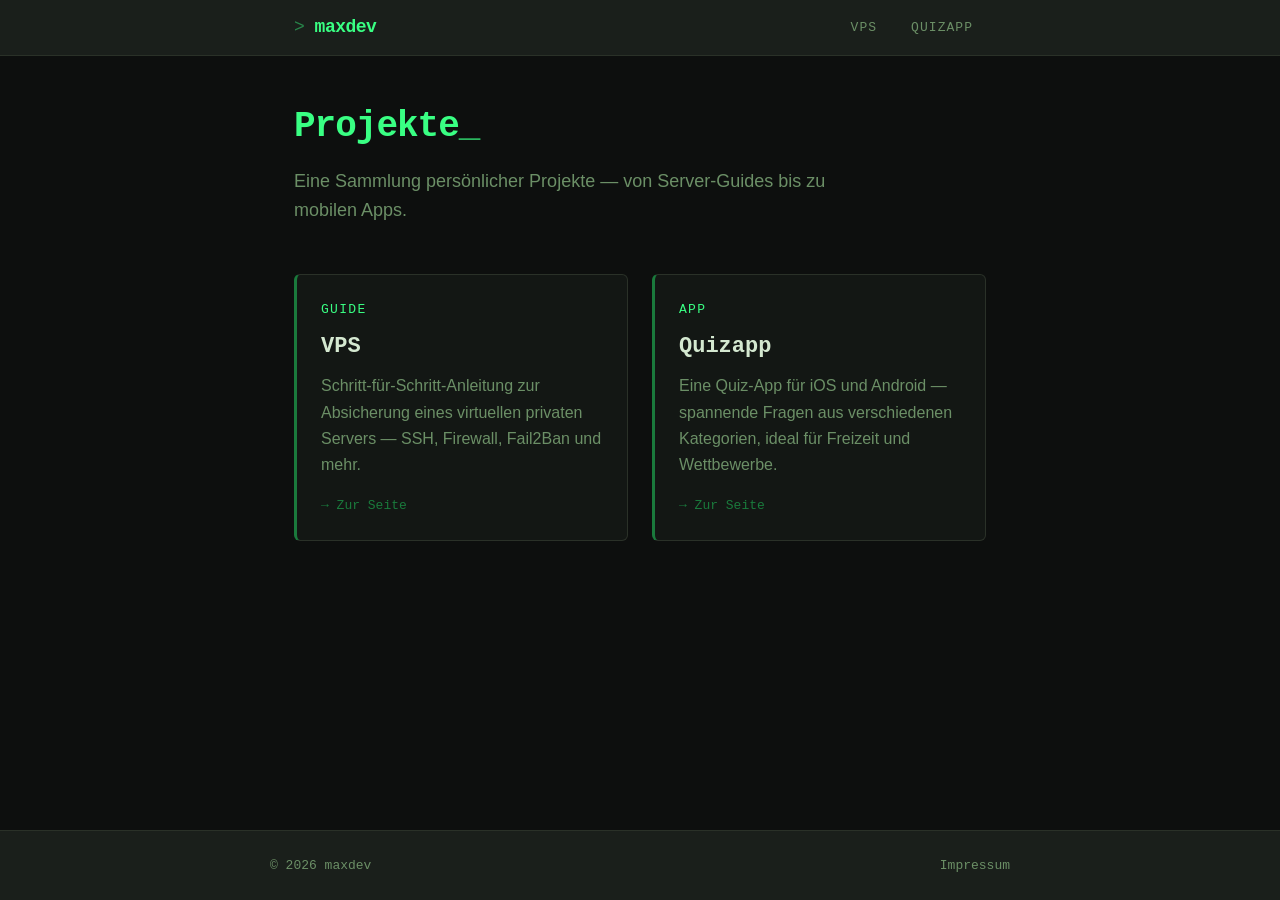
==== website/index.html @ d6cadb78 "Initial commit" ====
<!DOCTYPE html>
<html lang="de">
<head>
  <meta charset="UTF-8">
  <meta name="viewport" content="width=device-width, initial-scale=1.0">
  <meta name="description" content="maxdev — persönliche Projektübersicht.">
  <meta name="robots" content="index, follow">
  <!-- No external resources — DSGVO/GDPR compliant -->
  <title>maxdev</title>
  <link rel="stylesheet" href="style.css">
  <style>
    .projects-grid {
      display: grid;
      grid-template-columns: repeat(auto-fill, minmax(280px, 1fr));
      gap: var(--space-6);
      margin-top: var(--space-8);
    }

    .project-card {
      display: flex;
      flex-direction: column;
      background: var(--color-bg-surface);
      border: var(--border-width) solid var(--color-border);
      border-left: 3px solid var(--color-accent-dim);
      border-radius: var(--radius-md);
      padding: var(--space-6);
      text-decoration: none;
      color: inherit;
      transition: border-left-color var(--transition-fast),
                  border-color var(--transition-fast),
                  background var(--transition-fast);
    }
    .project-card:hover {
      border-left-color: var(--color-accent);
      border-color: var(--color-accent-dim);
      background: var(--color-bg-elevated);
      color: inherit;
      text-decoration: none;
    }

    .project-card__tag {
      font-family: var(--font-mono);
      font-size: var(--font-size-sm);
      color: var(--color-accent);
      text-transform: uppercase;
      letter-spacing: 0.1em;
      margin-bottom: var(--space-3);
    }

    .project-card__title {
      font-family: var(--font-mono);
      font-size: var(--font-size-xl);
      font-weight: 700;
      color: var(--color-text-primary);
      line-height: var(--line-height-tight);
      margin-bottom: var(--space-3);
    }

    .project-card__desc {
      font-size: var(--font-size-base);
      color: var(--color-text-muted);
      line-height: var(--line-height-normal);
      flex: 1;
      margin: 0;
      max-width: none;
    }

    .project-card__arrow {
      margin-top: var(--space-4);
      font-family: var(--font-mono);
      font-size: var(--font-size-sm);
      color: var(--color-accent-dim);
      transition: color var(--transition-fast), transform var(--transition-fast);
      display: inline-block;
    }
    .project-card:hover .project-card__arrow {
      color: var(--color-accent);
      transform: translateX(4px);
    }
  </style>
</head>
<body>

  <a href="#main-content" class="skip-link">Zum Hauptinhalt springen</a>

  <header>
    <nav class="site-nav" aria-label="Hauptnavigation">
      <div class="site-nav__inner">
        <a href="index.html" class="site-nav__brand" aria-label="maxdev Startseite">maxdev</a>
        <a href="vps.html" class="nav-link">VPS</a>
        <a href="quizapp.html" class="nav-link">Quizapp</a>
      </div>
    </nav>
  </header>

  <main id="main-content" class="site-main">

    <div class="page-header">
      <h1 class="page-title">Projekte</h1>
      <p class="page-subtitle">
        Eine Sammlung persönlicher Projekte — von Server-Guides bis zu mobilen Apps.
      </p>
    </div>

    <div class="projects-grid">

      <a href="vps.html" class="project-card">
        <span class="project-card__tag">Guide</span>
        <span class="project-card__title">VPS</span>
        <p class="project-card__desc">
          Schritt-für-Schritt-Anleitung zur Absicherung eines virtuellen
          privaten Servers — SSH, Firewall, Fail2Ban und mehr.
        </p>
        <span class="project-card__arrow">→ Zur Seite</span>
      </a>

      <a href="quizapp.html" class="project-card">
        <span class="project-card__tag">App</span>
        <span class="project-card__title">Quizapp</span>
        <p class="project-card__desc">
          Eine Quiz-App für iOS und Android — spannende Fragen aus
          verschiedenen Kategorien, ideal für Freizeit und Wettbewerbe.
        </p>
        <span class="project-card__arrow">→ Zur Seite</span>
      </a>

    </div>

  </main>

  <footer class="site-footer">
    <div class="site-footer__inner">
      <span class="site-footer__copy">&copy; 2026 maxdev</span>
      <nav class="site-footer__links" aria-label="Legal navigation">
        <a href="impressum.html">Impressum</a>
      </nav>
    </div>
  </footer>

</body>
</html>
---- website/style.css ----
/* ============================================================
   maxdev — Design System
   Dark terminal / cyberpunk aesthetic
   All fonts are system fonts — no external CDN requests (GDPR)
   ============================================================ */

/* ----------------------------------------------------------
   1. Design Tokens
   ---------------------------------------------------------- */
:root {
  /* Colors */
  --color-bg:           #0d0f0e;
  --color-bg-surface:   #131714;
  --color-bg-elevated:  #1a1f1b;
  --color-border:       #2a3128;

  --color-text-primary: #d4e8d0;
  --color-text-muted:   #6b8f66;
  --color-text-inverse: #0d0f0e;

  --color-accent:       #39ff83;
  --color-accent-dim:   #1a7a3c;
  --color-cyan:         #00e5cc;
  --color-cyan-dim:     #00766a;

  --color-warning:      #e5a000;

  /* System font stacks — no external requests */
  --font-mono: "Cascadia Code", "Fira Code", "JetBrains Mono",
               ui-monospace, "SF Mono", Consolas, "Liberation Mono", monospace;
  --font-sans: -apple-system, BlinkMacSystemFont, "Segoe UI", Helvetica,
               Arial, sans-serif, "Apple Color Emoji";

  /* Type scale */
  --font-size-sm:   0.8125rem;
  --font-size-base: 1rem;
  --font-size-lg:   1.125rem;
  --font-size-xl:   1.375rem;
  --font-size-2xl:  1.75rem;
  --font-size-3xl:  2.25rem;

  --line-height-tight:  1.3;
  --line-height-normal: 1.65;

  /* Spacing (8 px grid) */
  --space-1:  0.25rem;
  --space-2:  0.5rem;
  --space-3:  0.75rem;
  --space-4:  1rem;
  --space-6:  1.5rem;
  --space-8:  2rem;
  --space-12: 3rem;
  --space-16: 4rem;

  /* Layout */
  --max-width-content: 740px;
  --nav-height:        56px;

  /* Misc */
  --radius-sm: 4px;
  --radius-md: 6px;
  --border-width: 1px;
  --transition-fast: 120ms ease;
  --transition-base: 220ms ease;
}

/* ----------------------------------------------------------
   2. Reset & Base
   ---------------------------------------------------------- */
*, *::before, *::after {
  box-sizing: border-box;
  margin: 0;
  padding: 0;
}

html {
  scroll-behavior: smooth;
  font-size: 16px;
  -webkit-text-size-adjust: 100%;
}

body {
  background-color: var(--color-bg);
  color: var(--color-text-primary);
  font-family: var(--font-sans);
  font-size: var(--font-size-base);
  line-height: var(--line-height-normal);
  min-height: 100vh;
  display: flex;
  flex-direction: column;
}

/* Skip-to-content (accessibility) */
.skip-link {
  position: absolute;
  top: -100%;
  left: var(--space-4);
  background: var(--color-accent);
  color: var(--color-text-inverse);
  padding: var(--space-2) var(--space-4);
  border-radius: var(--radius-sm);
  font-weight: 600;
  font-size: var(--font-size-sm);
  z-index: 9999;
  text-decoration: none;
  transition: top var(--transition-fast);
}
.skip-link:focus {
  top: var(--space-2);
}

a {
  color: var(--color-cyan);
  text-decoration: underline;
  text-underline-offset: 3px;
  transition: color var(--transition-fast);
}
a:hover {
  color: var(--color-accent);
}
a:focus-visible {
  outline: 2px solid var(--color-accent);
  outline-offset: 3px;
  border-radius: var(--radius-sm);
}

/* ----------------------------------------------------------
   3. Navigation
   ---------------------------------------------------------- */
.site-nav {
  background: var(--color-bg-elevated);
  border-bottom: var(--border-width) solid var(--color-border);
  height: var(--nav-height);
  position: sticky;
  top: 0;
  z-index: 100;
}

.site-nav__inner {
  max-width: var(--max-width-content);
  margin: 0 auto;
  padding: 0 var(--space-6);
  height: 100%;
  display: flex;
  align-items: center;
  gap: var(--space-2);
}

.site-nav__brand {
  font-family: var(--font-mono);
  font-size: var(--font-size-lg);
  color: var(--color-accent);
  font-weight: 700;
  text-decoration: none;
  margin-right: auto;
  letter-spacing: -0.5px;
}
.site-nav__brand::before {
  content: "> ";
  opacity: 0.45;
  font-weight: 400;
}
.site-nav__brand:hover {
  color: var(--color-accent);
  opacity: 0.85;
}

.nav-link {
  font-family: var(--font-mono);
  font-size: var(--font-size-sm);
  text-decoration: none;
  color: var(--color-text-muted);
  padding: var(--space-2) var(--space-3);
  border-radius: var(--radius-sm);
  border: var(--border-width) solid transparent;
  text-transform: uppercase;
  letter-spacing: 0.08em;
  transition: color var(--transition-fast),
              border-color var(--transition-fast),
              background var(--transition-fast);
}
.nav-link:hover {
  color: var(--color-accent);
  border-color: var(--color-accent-dim);
  background: rgba(57, 255, 131, 0.06);
  text-decoration: none;
}
.nav-link[aria-current="page"] {
  color: var(--color-accent);
  border-color: var(--color-accent);
  background: rgba(57, 255, 131, 0.10);
}

/* ----------------------------------------------------------
   4. Main Layout
   ---------------------------------------------------------- */
.site-main {
  flex: 1;
  max-width: var(--max-width-content);
  margin: 0 auto;
  padding: var(--space-12) var(--space-6);
  width: 100%;
}

/* ----------------------------------------------------------
   5. Typography
   ---------------------------------------------------------- */
.page-header {
  margin-bottom: var(--space-12);
}

.page-title {
  font-family: var(--font-mono);
  font-size: var(--font-size-3xl);
  font-weight: 700;
  color: var(--color-accent);
  line-height: var(--line-height-tight);
  letter-spacing: -1px;
  margin-bottom: var(--space-4);
}
/* Blinking cursor */
.page-title::after {
  content: "_";
  animation: blink 1.2s step-end infinite;
  opacity: 0.7;
}
@keyframes blink {
  50% { opacity: 0; }
}

.page-subtitle {
  color: var(--color-text-muted);
  font-size: var(--font-size-lg);
  max-width: 54ch;
  line-height: var(--line-height-normal);
}

h2 {
  font-family: var(--font-mono);
  font-size: var(--font-size-xl);
  color: var(--color-cyan);
  font-weight: 600;
  margin: var(--space-12) 0 var(--space-4);
  padding-bottom: var(--space-2);
  border-bottom: var(--border-width) solid var(--color-border);
  letter-spacing: -0.3px;
}
h2::before {
  content: "## ";
  opacity: 0.35;
  font-weight: 400;
}

h3 {
  font-family: var(--font-mono);
  font-size: var(--font-size-base);
  color: var(--color-text-primary);
  font-weight: 600;
  margin: var(--space-6) 0 var(--space-2);
  text-transform: uppercase;
  letter-spacing: 0.07em;
}

p {
  margin-bottom: var(--space-4);
  max-width: 66ch;
}

ul, ol {
  padding-left: var(--space-6);
  margin-bottom: var(--space-4);
}
li {
  margin-bottom: var(--space-1);
}

/* Inline code */
code {
  font-family: var(--font-mono);
  font-size: 0.88em;
  background: var(--color-bg-surface);
  border: var(--border-width) solid var(--color-border);
  border-radius: var(--radius-sm);
  padding: 0.1em 0.35em;
  color: var(--color-cyan);
}

/* ----------------------------------------------------------
   6. Command Block
   ---------------------------------------------------------- */
.cmd-block {
  background: var(--color-bg-surface);
  border: var(--border-width) solid var(--color-border);
  border-left: 3px solid var(--color-accent-dim);
  border-radius: var(--radius-md);
  margin: var(--space-4) 0 var(--space-6);
  overflow: hidden;
  transition: border-left-color var(--transition-fast);
}
.cmd-block:hover {
  border-left-color: var(--color-accent);
}

.cmd-block__header {
  display: flex;
  align-items: center;
  justify-content: space-between;
  padding: var(--space-2) var(--space-4);
  border-bottom: var(--border-width) solid var(--color-border);
  background: rgba(255, 255, 255, 0.015);
}

.cmd-block__label {
  font-family: var(--font-mono);
  font-size: var(--font-size-sm);
  color: var(--color-text-muted);
  text-transform: uppercase;
  letter-spacing: 0.1em;
  user-select: none;
}

.cmd-block__body {
  padding: var(--space-4);
  overflow-x: auto;
}

.cmd-block pre {
  margin: 0;
  font-family: var(--font-mono);
  font-size: var(--font-size-sm);
  line-height: 1.75;
  color: var(--color-text-primary);
  white-space: pre;
}

.cmd-block code {
  background: none;
  border: none;
  padding: 0;
  color: inherit;
  font-size: inherit;
}

/* Shell prompt — non-selectable so users only copy the command */
.prompt {
  color: var(--color-accent);
  user-select: none;
  -webkit-user-select: none;
  pointer-events: none;
  font-weight: 700;
}

/* ----------------------------------------------------------
   7. Copy Button
   ---------------------------------------------------------- */
.copy-btn {
  display: inline-flex;
  align-items: center;
  gap: var(--space-1);
  font-family: var(--font-mono);
  font-size: var(--font-size-sm);
  color: var(--color-text-muted);
  background: transparent;
  border: var(--border-width) solid var(--color-border);
  border-radius: var(--radius-sm);
  padding: var(--space-1) var(--space-3);
  cursor: pointer;
  transition: color var(--transition-fast),
              border-color var(--transition-fast),
              background var(--transition-fast);
  white-space: nowrap;
  min-width: 76px;       /* prevent layout shift "Copy" → "Copied!" */
  justify-content: center;
  line-height: 1.5;
}
.copy-btn:hover {
  color: var(--color-accent);
  border-color: var(--color-accent-dim);
  background: rgba(57, 255, 131, 0.06);
}
.copy-btn:focus-visible {
  outline: 2px solid var(--color-accent);
  outline-offset: 2px;
}
.copy-btn--success {
  color: var(--color-accent);
  border-color: var(--color-accent);
  background: rgba(57, 255, 131, 0.10);
}

/* ----------------------------------------------------------
   8. Callout / Info Box
   ---------------------------------------------------------- */
.callout {
  background: var(--color-bg-surface);
  border: var(--border-width) solid var(--color-border);
  border-left: 3px solid var(--color-cyan);
  border-radius: var(--radius-md);
  padding: var(--space-4) var(--space-6);
  margin: var(--space-6) 0;
  font-size: var(--font-size-base);
  line-height: var(--line-height-normal);
  max-width: 66ch;
}
.callout--warning {
  border-left-color: var(--color-warning);
}
.callout strong {
  color: var(--color-text-primary);
}

/* ----------------------------------------------------------
   9. Footer
   ---------------------------------------------------------- */
.site-footer {
  background: var(--color-bg-elevated);
  border-top: var(--border-width) solid var(--color-border);
  padding: var(--space-6);
  margin-top: auto;
}

.site-footer__inner {
  max-width: var(--max-width-content);
  margin: 0 auto;
  display: flex;
  align-items: center;
  justify-content: space-between;
  flex-wrap: wrap;
  gap: var(--space-4);
}

.site-footer__copy {
  font-family: var(--font-mono);
  font-size: var(--font-size-sm);
  color: var(--color-text-muted);
}

.site-footer__links {
  display: flex;
  gap: var(--space-6);
}
.site-footer__links a {
  font-family: var(--font-mono);
  font-size: var(--font-size-sm);
  color: var(--color-text-muted);
  text-decoration: none;
}
.site-footer__links a:hover {
  color: var(--color-accent);
}

/* ----------------------------------------------------------
   10. Impressum Page Specifics
   ---------------------------------------------------------- */
.impressum-section {
  margin-bottom: var(--space-12);
}
.impressum-section address {
  font-style: normal;
  line-height: var(--line-height-normal);
  margin-bottom: var(--space-4);
}

/* ----------------------------------------------------------
   11. Responsive
   ---------------------------------------------------------- */
@media (max-width: 640px) {
  .site-nav__brand::before {
    content: "";
  }
  .page-title {
    font-size: var(--font-size-2xl);
  }
  .site-main {
    padding: var(--space-8) var(--space-4);
  }
  .site-footer__inner {
    flex-direction: column;
    align-items: flex-start;
  }
  .cmd-block__header {
    flex-wrap: wrap;
    gap: var(--space-2);
  }
}

/* ----------------------------------------------------------
   12. Reduced Motion
   ---------------------------------------------------------- */
@media (prefers-reduced-motion: reduce) {
  .page-title::after {
    animation: none;
  }
  * {
    transition-duration: 1ms !important;
    animation-duration: 1ms !important;
  }
}
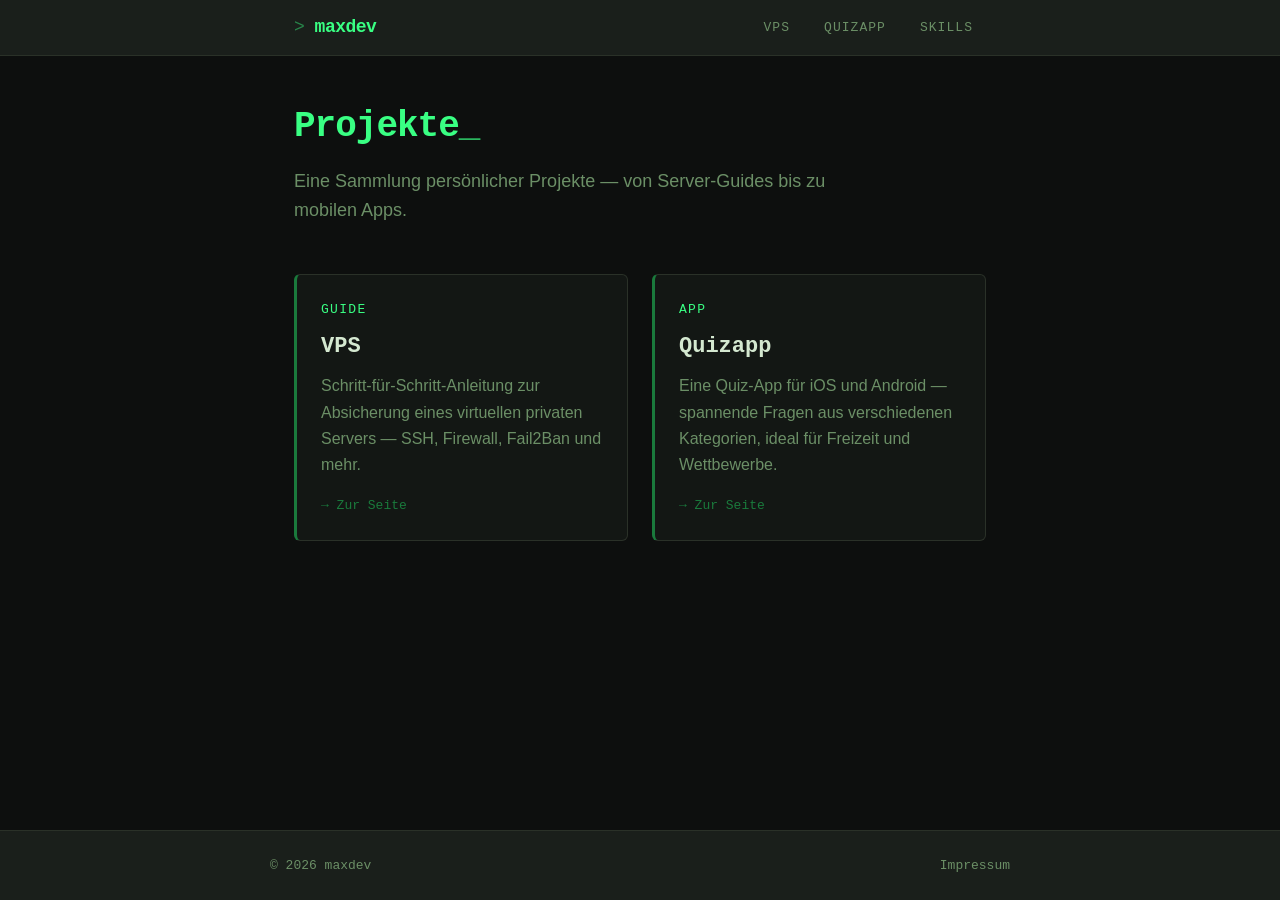
==== commit 859a68b6: "skill seite hinzugefuegt und downloadbar gemacht, neue skills für dsgvo hinzugefuegt, claude.md date" ====
--- a/website/index.html
+++ b/website/index.html
@@ -89,6 +89,7 @@
         <a href="index.html" class="site-nav__brand" aria-label="maxdev Startseite">maxdev</a>
         <a href="vps.html" class="nav-link">VPS</a>
         <a href="quizapp.html" class="nav-link">Quizapp</a>
+        <a href="skills.html" class="nav-link">Skills</a>
       </div>
     </nav>
   </header>
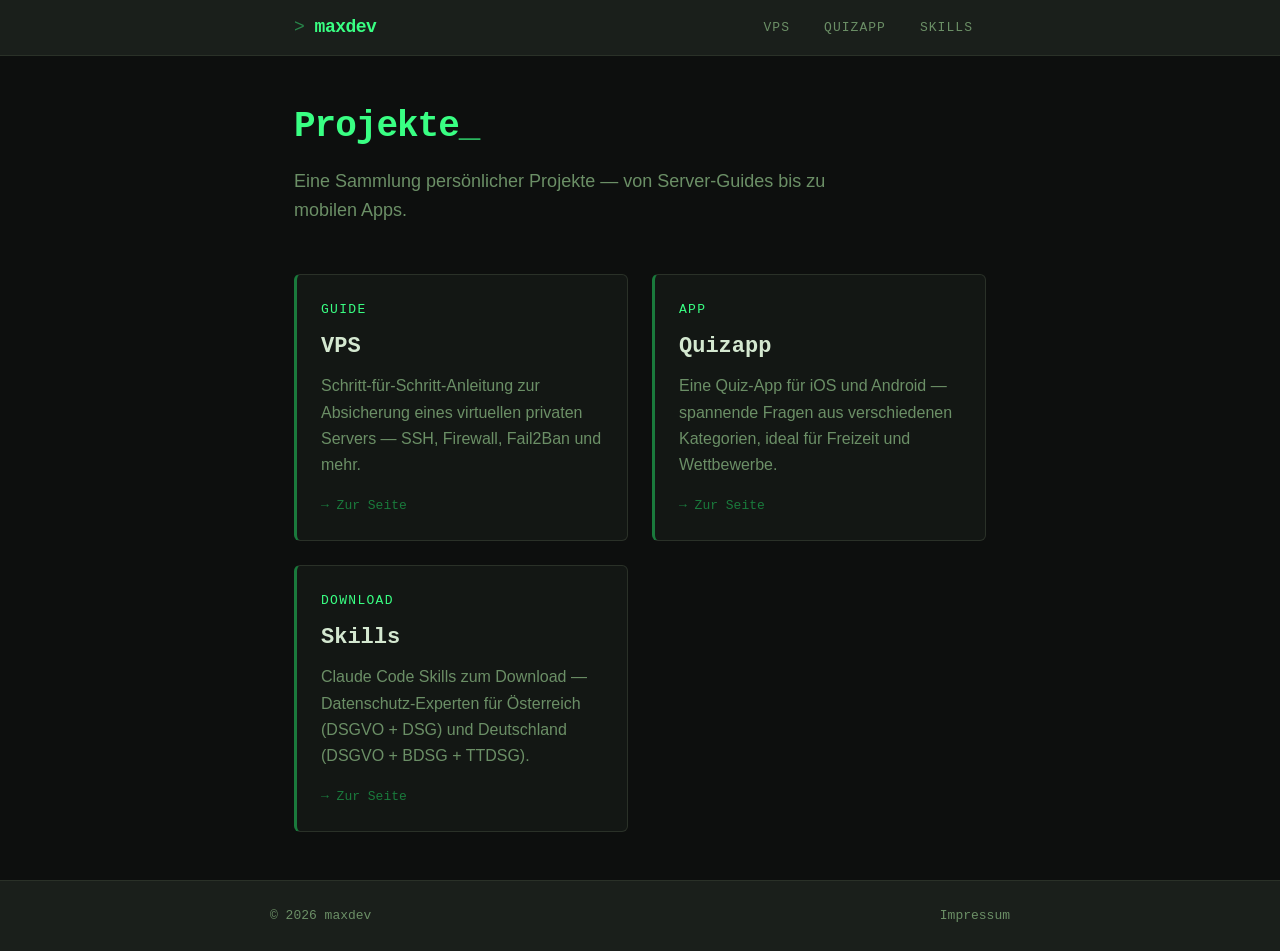
==== commit e717a4a3: "skill fenster auf home seite hinzugefügt" ====
--- a/website/index.html
+++ b/website/index.html
@@ -125,6 +125,16 @@
         <span class="project-card__arrow">→ Zur Seite</span>
       </a>
 
+      <a href="skills.html" class="project-card">
+        <span class="project-card__tag">Download</span>
+        <span class="project-card__title">Skills</span>
+        <p class="project-card__desc">
+          Claude Code Skills zum Download — Datenschutz-Experten für
+          Österreich (DSGVO + DSG) und Deutschland (DSGVO + BDSG + TTDSG).
+        </p>
+        <span class="project-card__arrow">→ Zur Seite</span>
+      </a>
+
     </div>
 
   </main>
